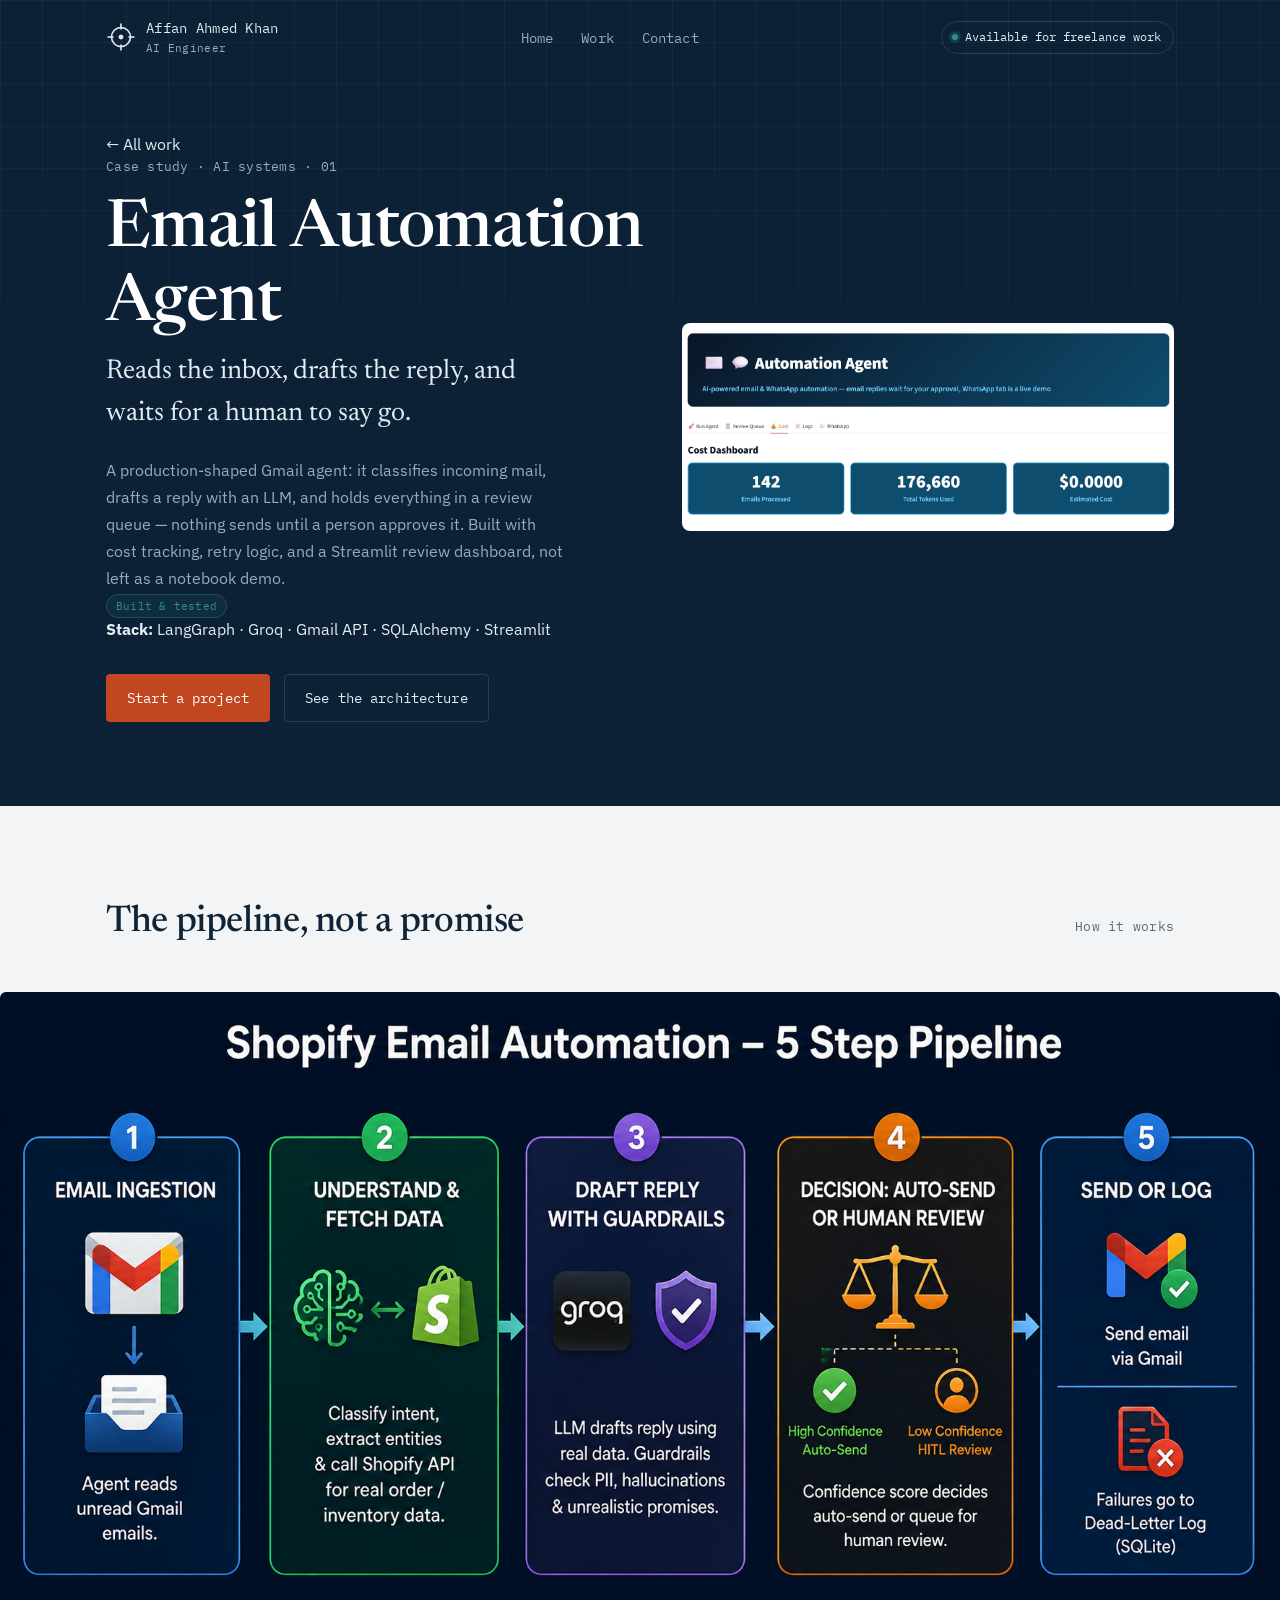
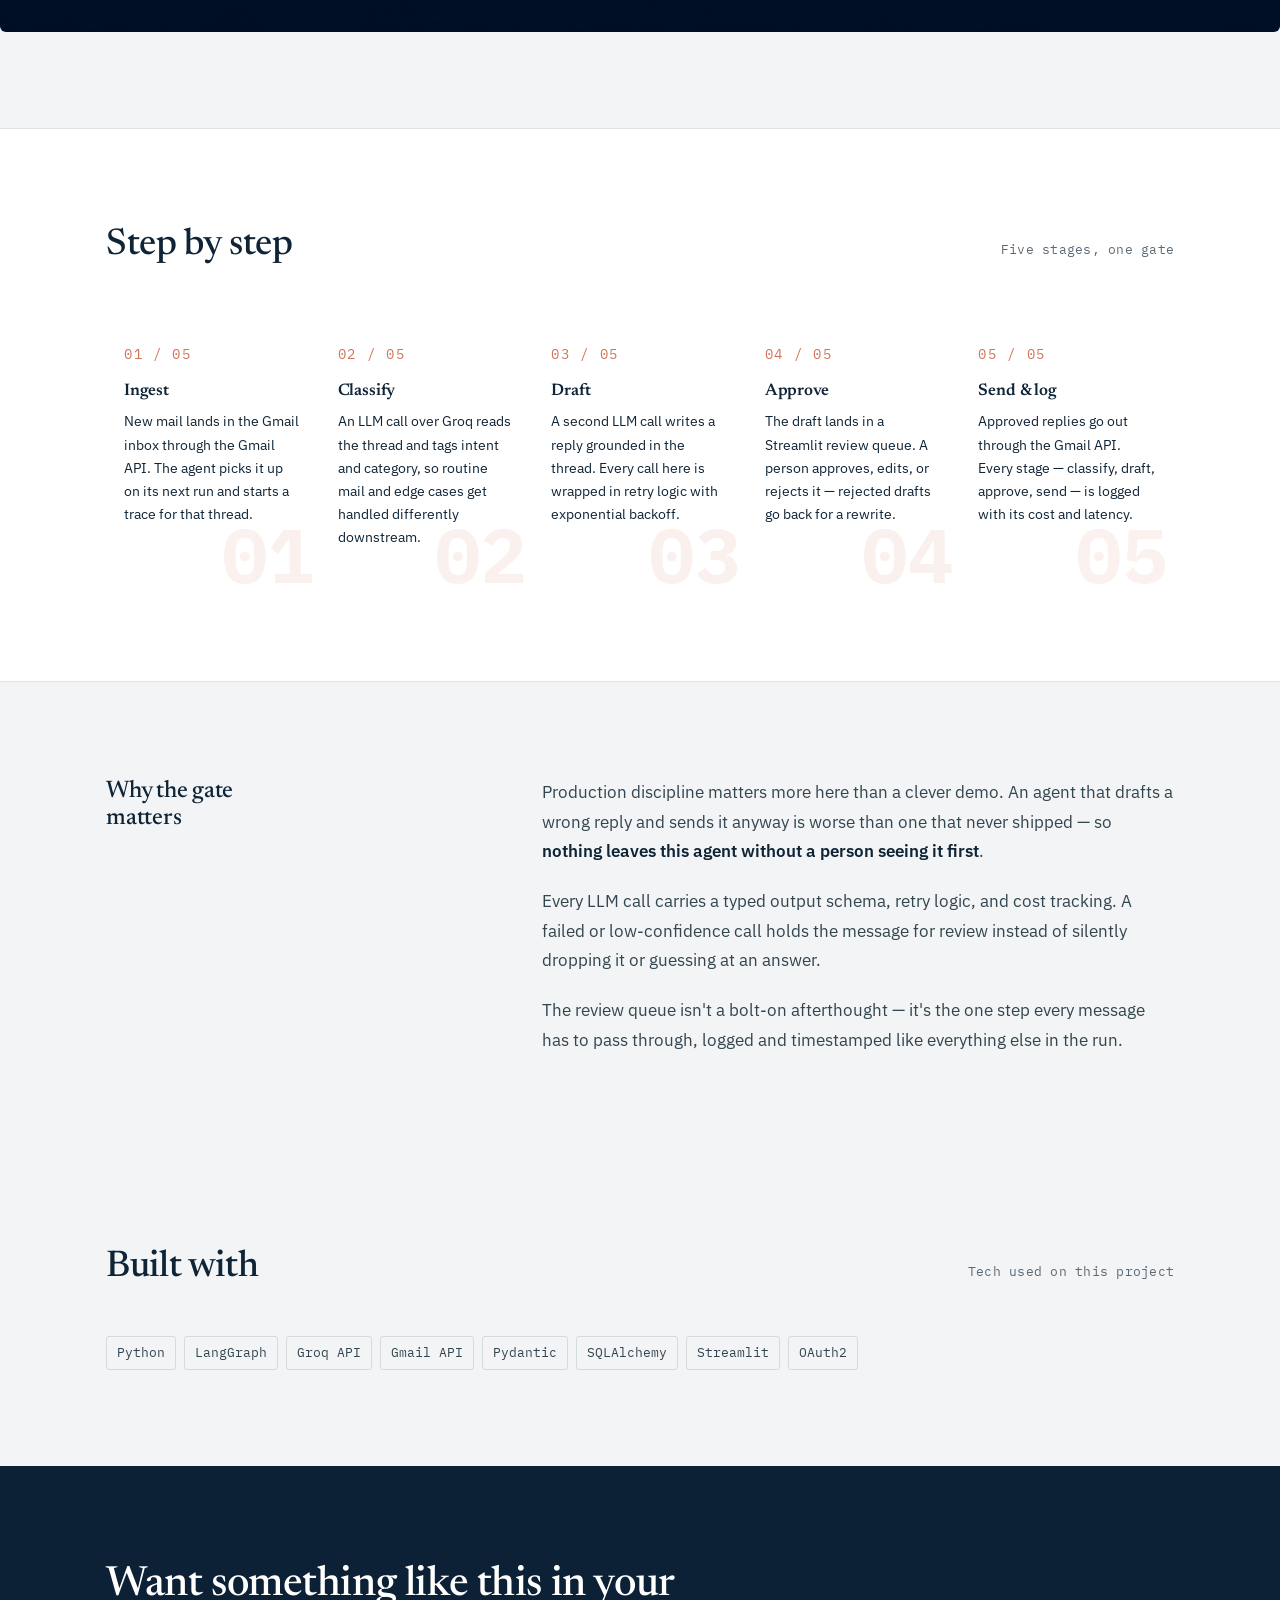
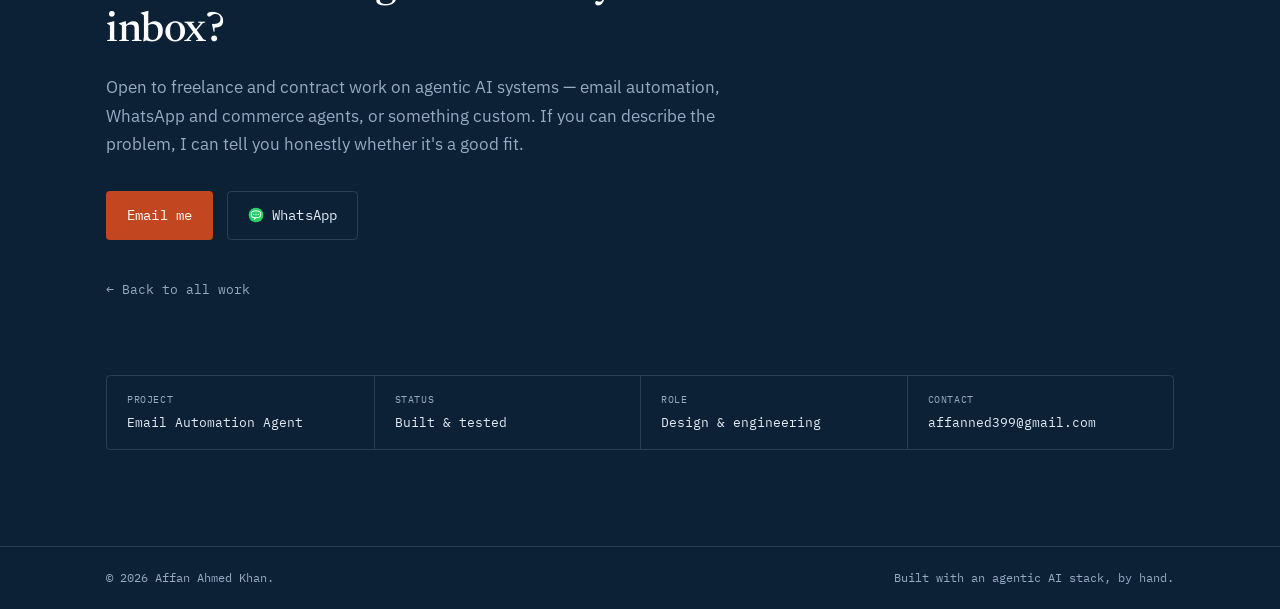
==== case-study-email-agent.html @ 69a57123 "Add files via upload" ====
<!DOCTYPE html>
<html lang="en">
<head>
<meta charset="UTF-8">
<meta name="viewport" content="width=device-width, initial-scale=1">
<title>Email Automation Agent — Case Study — Affan Ahmed Khan</title>
<meta name="description" content="How the Email Automation Agent works: a Gmail agent that classifies mail, drafts replies with an LLM, and holds everything for human approval before it sends.">

<link rel="preconnect" href="https://fonts.googleapis.com">
<link rel="preconnect" href="https://fonts.gstatic.com" crossorigin>
<link href="https://fonts.googleapis.com/css2?family=Newsreader:ital,wght@0,400;0,500;0,600;1,400;1,500&family=IBM+Plex+Sans:wght@400;500;600&family=IBM+Plex+Mono:wght@400;500&display=swap" rel="stylesheet">

<link rel="stylesheet" href="style.css">

<link rel="icon" href="data:image/svg+xml,<svg xmlns='http://www.w3.org/2000/svg' viewBox='0 0 32 32'><rect width='32' height='32' fill='%230C2036'/><circle cx='16' cy='16' r='9' fill='none' stroke='%23C2461F' stroke-width='2'/><line x1='16' y1='3' x2='16' y2='9' stroke='%23E4ECF3' stroke-width='2'/><line x1='16' y1='23' x2='16' y2='29' stroke='%23E4ECF3' stroke-width='2'/></svg>">
</head>
<body>

<a class="skip-link" href="#main">Skip to content</a>

<header class="site-header" id="siteHeader">
  <div class="wrap">
    <a class="brand" href="index.html">
      <svg class="brand__mark" viewBox="0 0 30 30" fill="none" xmlns="http://www.w3.org/2000/svg" aria-hidden="true">
        <circle cx="15" cy="15" r="9.5" stroke-width="1.6"/>
        <line x1="15" y1="1.5" x2="15" y2="7.5" stroke-width="1.6"/>
        <line x1="15" y1="22.5" x2="15" y2="28.5" stroke-width="1.6"/>
        <line x1="1.5" y1="15" x2="7.5" y2="15" stroke-width="1.6"/>
        <line x1="22.5" y1="15" x2="28.5" y2="15" stroke-width="1.6"/>
        <circle cx="15" cy="15" r="2" fill="currentColor" stroke="none"/>
      </svg>
      <span>
        Affan Ahmed Khan
        <small>AI Engineer</small>
      </span>
    </a>

    <nav class="site-nav" aria-label="Primary">
      <ul class="site-nav__list">
        <li><a href="index.html">Home</a></li>
        <li><a href="index.html#work">Work</a></li>
        <li><a href="index.html#contact">Contact</a></li>
      </ul>
    </nav>

    <span class="status-pill"><span class="status-pill__dot" aria-hidden="true"></span>Available for freelance work</span>

    <button class="nav-toggle" id="navToggle" aria-label="Toggle menu" aria-expanded="false" aria-controls="siteHeader">
      <span></span><span></span><span></span>
    </button>
  </div>
</header>

<main id="main">

  <!-- ===================== CASE HERO ===================== -->
  <section class="hero case-hero" id="top">
        <div class="wrap case-hero__grid">
          <div class="case-hero__text">
      <a class="case-back" href="index.html#work">&larr; All work</a>
      <p class="eyebrow hero__eyebrow">Case study &middot; AI systems &middot; 01</p>
      <h1 class="hero__name">Email Automation Agent</h1>
      <p class="hero__role">Reads the inbox, drafts the reply, and waits for a human to say go.</p>
      <p class="hero__lede">A production-shaped Gmail agent: it classifies incoming mail, drafts a reply with an LLM, and holds everything in a review queue — nothing sends until a person approves it. Built with cost tracking, retry logic, and a Streamlit review dashboard, not left as a notebook demo.</p>

      <div class="case-meta">
        <span class="project__status project__status--live">Built &amp; tested</span>
        <p class="case-meta__stack"><strong>Stack:</strong> LangGraph &middot; Groq &middot; Gmail API &middot; SQLAlchemy &middot; Streamlit</p>
      </div>

      <div class="hero__actions">
        <a class="btn btn--solid" href="mailto:affanned399@gmail.com">Start a project</a>
        <a class="btn btn--ghost" href="#proof">See the architecture</a>
      </div>
          </div>
      <div class="case-hero__img">
        <img src="best_automation_prj_Pic.png" alt="Email Automation Agent screenshot" class="case-hero__photo">
      </div>
    </div>
  </section>

  <!-- ===================== PROOF / ARCHITECTURE ===================== -->
  <section class="proof" id="proof">
    <div class="wrap">
      <div class="section-head">
        <h2>The pipeline, not a promise</h2>
        <p class="eyebrow">How it works</p>
      </div>

      
      </div>
            <div class="diagram-scroll">
        <img src="piplin_prj.png" alt="Email agent pipeline" class="pipeline-img">
      </div>
    </div>
  </section>

  <!-- ===================== STEP BY STEP ===================== -->
  <section class="services">
    <div class="wrap">
      <div class="section-head">
        <h2>Step by step</h2>
        <p class="eyebrow">Five stages, one gate</p>
      </div>
      <div class="pipeline-steps">
        <article class="pstep">
          <p class="pstep__no">01 / 05</p>
          <h3>Ingest</h3>
          <p>New mail lands in the Gmail inbox through the Gmail API. The agent picks it up on its next run and starts a trace for that thread.</p>
        </article>
        <article class="pstep">
          <p class="pstep__no">02 / 05</p>
          <h3>Classify</h3>
          <p>An LLM call over Groq reads the thread and tags intent and category, so routine mail and edge cases get handled differently downstream.</p>
        </article>
        <article class="pstep">
          <p class="pstep__no">03 / 05</p>
          <h3>Draft</h3>
          <p>A second LLM call writes a reply grounded in the thread. Every call here is wrapped in retry logic with exponential backoff.</p>
        </article>
        <article class="pstep">
          <p class="pstep__no">04 / 05</p>
          <h3>Approve</h3>
          <p>The draft lands in a Streamlit review queue. A person approves, edits, or rejects it — rejected drafts go back for a rewrite.</p>
        </article>
        <article class="pstep">
          <p class="pstep__no">05 / 05</p>
          <h3>Send &amp; log</h3>
          <p>Approved replies go out through the Gmail API. Every stage — classify, draft, approve, send — is logged with its cost and latency.</p>
        </article>
      </div>
    </div>
  </section>

  <!-- ===================== GUARDRAILS ===================== -->
  <section class="about">
    <div class="wrap">
      <h2>Why the gate matters</h2>
      <div class="about__body">
        <p>Production discipline matters more here than a clever demo. An agent that drafts a wrong reply and sends it anyway is worse than one that never shipped — so <strong>nothing leaves this agent without a person seeing it first</strong>.</p>
        <p>Every LLM call carries a typed output schema, retry logic, and cost tracking. A failed or low-confidence call holds the message for review instead of silently dropping it or guessing at an answer.</p>
        <p>The review queue isn't a bolt-on afterthought — it's the one step every message has to pass through, logged and timestamped like everything else in the run.</p>
      </div>
    </div>
  </section>

  <!-- ===================== STACK ===================== -->
  <section class="case-stack">
    <div class="wrap">
      <div class="section-head">
        <h2>Built with</h2>
        <p class="eyebrow">Tech used on this project</p>
      </div>
      <div class="tag-list">
        <span>Python</span><span>LangGraph</span><span>Groq API</span><span>Gmail API</span>
        <span>Pydantic</span><span>SQLAlchemy</span><span>Streamlit</span><span>OAuth2</span>
      </div>
    </div>
  </section>

  <!-- ===================== CLOSING CTA ===================== -->
  <section class="contact">
    <div class="wrap">
      <div class="contact__intro">
        <h2>Want something like this in your inbox?</h2>
        <p>Open to freelance and contract work on agentic AI systems — email automation, WhatsApp and commerce agents, or something custom. If you can describe the problem, I can tell you honestly whether it's a good fit.</p>
        <div class="contact__actions">
          <a class="btn btn--solid" href="mailto:affanned399@gmail.com">Email me</a>
          
          <a class="btn btn--ghost" href="https://wa.me/923242639275" target="_blank" rel="noopener">
            <svg class="btn__icon" viewBox="0 0 24 24" xmlns="http://www.w3.org/2000/svg" aria-hidden="true">
            <circle cx="12" cy="12" r="11" fill="#25D366"/>
            <rect x="5" y="6" width="14" height="10" rx="4" stroke="#fff" stroke-width="1.5" fill="none"/>
            <polygon points="9,16 9,19.5 12.5,16" fill="#fff"/>
            <circle cx="8.5" cy="11" r="1" fill="#fff"/>
            <circle cx="12" cy="11" r="1" fill="#fff"/>
            <circle cx="15.5" cy="11" r="1" fill="#fff"/>
            </svg>
          WhatsApp
          </a>




        </div>
        <div class="contact__links">
          <a href="index.html#work">&larr; Back to all work</a>
        </div>
      </div>

      <dl class="title-block">
        <div class="title-block__cell">
          <dt>Project</dt>
          <dd>Email Automation Agent</dd>
        </div>
        <div class="title-block__cell">
          <dt>Status</dt>
          <dd>Built &amp; tested</dd>
        </div>
        <div class="title-block__cell">
          <dt>Role</dt>
          <dd>Design &amp; engineering</dd>
        </div>
        <div class="title-block__cell">
          <dt>Contact</dt>
          <dd>affanned399@gmail.com</dd>
        </div>
      </dl>
    </div>
  </section>

</main>

<footer class="site-footer">
  <div class="wrap">
    <p>&copy; <span id="year">2026</span> Affan Ahmed Khan.</p>
    <p>Built with an agentic AI stack, by hand.</p>
  </div>
</footer>

<script src="script.js"></script>
</body>
</html>
---- style.css ----
/* =========================================================
   Affan Ahmed Khan — Portfolio
   Design language: technical drawing / FEA stress-contour,
   paired with an editorial serif for the research/publication side.
   ========================================================= */

/* ---------- Design tokens ---------- */
:root {
  /* Paper (light) surfaces */
  --paper: #F2F4F5;
  --paper-raised: #FFFFFF;
  --paper-line: rgba(15, 36, 54, 0.12);
  --paper-line-soft: rgba(15, 36, 54, 0.07);
  --ink: #0F2436;
  --ink-soft: #33454F;
  --muted: #5B6975;

  /* Blueprint (dark) surfaces */
  --blue-900: #0C2036;
  --blue-800: #11304F;
  --blue-700: #1C4A78;
  --blue-line: rgba(163, 199, 232, 0.18);
  --blue-ink: #E4ECF3;
  --blue-muted: #94ACC2;

  /* Accents, pulled from the hero stress map */
  --hot: #C2461F;
  --hot-soft: rgba(194, 70, 31, 0.10);
  --hot-strong: #A33A18;
  --mid: #2F8F86;
  --mid-soft: rgba(47, 143, 134, 0.12);

  /* Type */
  --font-display: 'Newsreader', 'Iowan Old Style', serif;
  --font-body: 'IBM Plex Sans', -apple-system, BlinkMacSystemFont, sans-serif;
  --font-mono: 'IBM Plex Mono', 'SFMono-Regular', Consolas, monospace;

  /* Layout */
  --maxw: 1180px;
  --gutter: clamp(20px, 5vw, 56px);
  --radius: 4px;
  --ease: cubic-bezier(0.22, 1, 0.36, 1);
}

/* ---------- Reset ---------- */
*, *::before, *::after { box-sizing: border-box; }
html { scroll-behavior: smooth; }
@media (prefers-reduced-motion: reduce) {
  html { scroll-behavior: auto; }
  *, *::before, *::after {
    animation-duration: 0.001ms !important;
    animation-iteration-count: 1 !important;
    transition-duration: 0.001ms !important;
    scroll-behavior: auto !important;
  }
}

body, h1, h2, h3, h4, p, figure, blockquote, dl, dd { margin: 0; }
ul { margin: 0; padding: 0; list-style: none; }
img, svg { display: block; max-width: 100%; }
a { color: inherit; text-decoration: none; }
button { font: inherit; color: inherit; background: none; border: 0; cursor: pointer; }

body {
  background: var(--paper);
  color: var(--ink);
  font-family: var(--font-body);
  font-size: 16px;
  line-height: 1.55;
  -webkit-font-smoothing: antialiased;
  text-rendering: optimizeLegibility;
}

.wrap {
  max-width: var(--maxw);
  margin-inline: auto;
  padding-inline: var(--gutter);
}

:focus-visible {
  outline: 2px solid var(--hot);
  outline-offset: 3px;
}

.skip-link {
  position: absolute;
  left: -9999px;
  top: 0;
  background: var(--hot);
  color: #fff;
  padding: 10px 16px;
  z-index: 200;
  font-family: var(--font-mono);
  font-size: 13px;
}
.skip-link:focus {
  left: 16px;
  top: 16px;
}

h1, h2, h3 {
  font-family: var(--font-display);
  font-weight: 500;
  letter-spacing: -0.01em;
  line-height: 1.12;
}

.eyebrow {
  font-family: var(--font-mono);
  font-size: 12.5px;
  letter-spacing: 0.02em;
  color: var(--muted);
}

/* ---------- Header ---------- */
.site-header {
  position: fixed;
  inset: 0 0 auto 0;
  z-index: 100;
  padding-block: 18px;
  transition: background-color 0.35s var(--ease), border-color 0.35s var(--ease), padding-block 0.35s var(--ease);
  border-bottom: 1px solid transparent;
}
.site-header .wrap {
  display: flex;
  align-items: center;
  justify-content: space-between;
  gap: 24px;
}

.brand {
  display: flex;
  align-items: center;
  gap: 10px;
  font-family: var(--font-mono);
  font-size: 14px;
  letter-spacing: 0.02em;
  color: var(--blue-ink);
}
.brand__mark {
  width: 30px;
  height: 30px;
  flex: none;
}
.brand__mark circle,
.brand__mark line { stroke: currentColor; }
.brand small {
  display: block;
  color: var(--blue-muted);
  font-size: 11px;
}

.site-nav__list {
  display: flex;
  align-items: center;
  gap: 28px;
}
.site-nav__list a {
  font-family: var(--font-mono);
  font-size: 13.5px;
  letter-spacing: 0.01em;
  color: var(--blue-muted);
  padding-block: 4px;
  border-bottom: 1px solid transparent;
  transition: color 0.2s var(--ease), border-color 0.2s var(--ease);
}
.site-nav__list a:hover,
.site-nav__list a.is-active {
  color: var(--blue-ink);
  border-color: var(--hot);
}

.status-pill {
  display: inline-flex;
  align-items: center;
  gap: 7px;
  font-family: var(--font-mono);
  font-size: 12px;
  color: var(--blue-ink);
  border: 1px solid var(--blue-line);
  border-radius: 999px;
  padding: 6px 12px 6px 10px;
  white-space: nowrap;
}
.status-pill__dot {
  width: 6px;
  height: 6px;
  border-radius: 50%;
  background: var(--mid);
  box-shadow: 0 0 0 3px rgba(47, 143, 134, 0.25);
}

.nav-toggle {
  display: none;
  flex-direction: column;
  gap: 5px;
  padding: 8px;
  margin: -8px;
}
.nav-toggle span {
  width: 20px;
  height: 1.5px;
  background: var(--blue-ink);
  transition: transform 0.25s var(--ease), opacity 0.25s var(--ease);
}

/* Scrolled state — header leaves the dark hero and needs a light, readable bar */
.site-header.is-scrolled {
  background: rgba(242, 244, 245, 0.92);
  backdrop-filter: blur(10px);
  border-bottom-color: var(--paper-line);
  padding-block: 12px;
}
.site-header.is-scrolled .brand,
.site-header.is-scrolled .site-nav__list a { color: var(--ink-soft); }
.site-header.is-scrolled .brand small { color: var(--muted); }
.site-header.is-scrolled .site-nav__list a:hover,
.site-header.is-scrolled .site-nav__list a.is-active { color: var(--ink); }
.site-header.is-scrolled .status-pill {
  color: var(--ink);
  border-color: var(--paper-line);
}
.site-header.is-scrolled .nav-toggle span { background: var(--ink); }

/* ---------- Hero ---------- */
.hero {
  position: relative;
  background: var(--blue-900);
  color: var(--blue-ink);
  overflow: hidden;
  padding-block: 132px 84px;
}
.hero::before {
  content: "";
  position: absolute;
  inset: 0;
  background-image:
    linear-gradient(var(--blue-line) 1px, transparent 1px),
    linear-gradient(90deg, var(--blue-line) 1px, transparent 1px);
  background-size: 42px 42px;
  opacity: 0.5;
  mask-image: linear-gradient(180deg, rgba(0,0,0,0.7), rgba(0,0,0,0.05) 70%);
}
.hero .wrap {
  position: relative;
  display: grid;
  grid-template-columns: 1.05fr 0.95fr;
  gap: 32px;
  align-items: center;
}

.hero__copy {
  opacity: 0;
  transform: translateY(14px);
  transition: opacity 0.7s var(--ease), transform 0.7s var(--ease);
}
.hero__eyebrow {
  color: var(--blue-muted);
  margin-bottom: 18px;
}
.hero__name {
  font-size: clamp(2.6rem, 5.4vw, 4.1rem);
  color: #fff;
}
.hero__role {
  font-family: var(--font-display);
  font-style: normal;
  font-weight: 400;
  font-size: clamp(1.3rem, 2.6vw, 1.7rem);
  color: var(--blue-ink);
  margin-top: 10px;
  max-width: 30ch;
}
.hero__lede {
  font-size: 1.02rem;
  color: var(--blue-muted);
  max-width: 46ch;
  margin-top: 22px;
  line-height: 1.65;
}
.hero__actions {
  display: flex;
  flex-wrap: wrap;
  gap: 14px;
  margin-top: 32px;
}

.btn {
  display: inline-flex;
  align-items: center;
  gap: 8px;
  font-family: var(--font-mono);
  font-size: 13.5px;
  letter-spacing: 0.01em;
  padding: 13px 20px;
  border-radius: var(--radius);
  border: 1px solid transparent;
  transition: transform 0.2s var(--ease), background-color 0.2s var(--ease), border-color 0.2s var(--ease), color 0.2s var(--ease);
}
.btn--solid {
  background: var(--hot);
  color: #fff;
}
.btn--solid:hover { background: var(--hot-strong); }
.btn--ghost {
  border-color: var(--blue-line);
  color: var(--blue-ink);
}
.btn--ghost:hover { border-color: var(--blue-muted); }
.btn--ghost-light {
  border-color: var(--paper-line);
  color: var(--ink);
}
.btn--ghost-light:hover { border-color: var(--muted); }

.hero__visual {
  position: relative;
  aspect-ratio: 1 / 1;
  opacity: 0;
  transform: scale(0.96);
  transition: opacity 0.9s var(--ease) 0.15s, transform 0.9s var(--ease) 0.15s;
}
.hero-mesh {
  width: 100%;
  height: 100%;
  border-radius: var(--radius);
  object-fit: cover;
}
.hero-mesh__fills polygon { opacity: 0.88; }
.hero__visual::after {
  content: "";
  position: absolute;
  inset: 0;
  background: linear-gradient(115deg, var(--blue-900) 0%, transparent 30%);
  pointer-events: none;
}
.hero__caption {
  position: absolute;
  left: 0;
  bottom: -30px;
  font-family: var(--font-mono);
  font-size: 11.5px;
  color: var(--blue-muted);
  letter-spacing: 0.02em;
}

/* Entrance trigger */
.is-ready .hero__copy { opacity: 1; transform: none; }
.is-ready .hero__visual { opacity: 1; transform: none; }

/* ---------- Spec strip ---------- */
.spec-strip {
  background: var(--blue-800);
  border-top: 1px solid var(--blue-line);
  border-bottom: 1px solid var(--blue-line);
}
.spec-strip .wrap {
  display: grid;
  grid-template-columns: repeat(3, 1fr);
}
.spec-strip__item {
  padding: 22px var(--gutter);
  border-left: 1px solid var(--blue-line);
}
.spec-strip__item:first-child { border-left: 0; }
.spec-strip__value {
  font-family: var(--font-mono);
  font-size: 13.5px;
  color: var(--blue-ink);
}
.spec-strip__label {
  font-family: var(--font-mono);
  font-size: 11.5px;
  color: var(--blue-muted);
  margin-top: 4px;
}

/* ---------- Section scaffolding ---------- */
section { padding-block: 96px; }
.section-head {
  display: flex;
  align-items: baseline;
  justify-content: space-between;
  gap: 24px;
  margin-bottom: 48px;
  flex-wrap: wrap;
}
.section-head h2 {
  font-size: clamp(1.7rem, 3.2vw, 2.3rem);
}
.section-head .eyebrow { white-space: nowrap; }

/* ---------- About ---------- */
.about { background: var(--paper); }
.about .wrap {
  display: grid;
  grid-template-columns: 0.75fr 1.25fr;
  gap: 56px;
}
.about h2 { max-width: 12ch; }
.about__body p {
  font-size: 1.06rem;
  color: var(--ink-soft);
  max-width: 64ch;
  line-height: 1.75;
}
.about__body p + p { margin-top: 20px; }
.about__body strong { color: var(--ink); font-weight: 600; }

/* ---------- Services (numbered sheets) ---------- */
.services { background: var(--paper-raised); border-top: 1px solid var(--paper-line); border-bottom: 1px solid var(--paper-line); }
.sheets {
  display: grid;
  grid-template-columns: repeat(3, 1fr);
  border-top: 1px solid var(--paper-line);
}
.sheet {
  padding: 28px 28px 8px 0;
  border-left: 1px solid var(--paper-line);
}
.sheet:first-child { border-left: 0; padding-left: 0; }
.sheet + .sheet { padding-left: 28px; }
.sheet__no {
  font-family: var(--font-mono);
  font-size: 12px;
  color: var(--hot);
}
.sheet h3 {
  font-size: 1.3rem;
  margin-top: 14px;
}
.sheet p {
  color: var(--muted);
  margin-top: 12px;
  font-size: 0.98rem;
  line-height: 1.65;
}

/* ---------- Work ---------- */
.work { background: var(--paper); }
.work-group + .work-group { margin-top: 56px; }
.work-group__label {
  font-family: var(--font-mono);
  font-size: 12px;
  color: var(--muted);
  text-transform: uppercase;
  letter-spacing: 0.06em;
  padding-bottom: 12px;
  border-bottom: 1px solid var(--paper-line);
  margin-bottom: 4px;
}
.project {
  display: grid;
  grid-template-columns: 44px 1.3fr 1fr;
  gap: 24px;
  align-items: start;
  padding: 26px 0;
  border-bottom: 1px solid var(--paper-line);
  border-left: 2px solid transparent;
  transition: border-color 0.25s var(--ease), padding-left 0.25s var(--ease);
}
.project:hover {
  border-left-color: var(--hot);
  padding-left: 12px;
}
.project__index {
  font-family: var(--font-mono);
  font-size: 13px;
  color: var(--muted);
  padding-top: 4px;
}
.project__name {
  font-family: var(--font-display);
  font-size: 1.28rem;
  color: var(--ink);
}
.project__desc {
  color: var(--muted);
  margin-top: 8px;
  font-size: 0.97rem;
  line-height: 1.6;
  max-width: 52ch;
}
.project__meta {
  display: flex;
  flex-direction: column;
  align-items: flex-start;
  gap: 10px;
}
.project__status {
  font-family: var(--font-mono);
  font-size: 11px;
  letter-spacing: 0.02em;
  padding: 4px 9px;
  border-radius: 999px;
  border: 1px solid var(--paper-line);
  color: var(--muted);
}
.project__status--live { color: var(--mid); border-color: rgba(47,143,134,0.35); background: var(--mid-soft); }
.project__tags {
  display: flex;
  flex-wrap: wrap;
  gap: 6px;
}
.project__tags span {
  font-family: var(--font-mono);
  font-size: 10.5px;
  color: var(--ink-soft);
  border: 1px solid var(--paper-line);
  border-radius: 3px;
  padding: 3px 7px;
}

/* ---------- Skills ---------- */
.skills { background: var(--paper-raised); border-top: 1px solid var(--paper-line); border-bottom: 1px solid var(--paper-line); }
.skill-groups {
  display: grid;
  grid-template-columns: repeat(3, 1fr);
  gap: 40px;
}
.skill-group__label {
  font-family: var(--font-mono);
  font-size: 12px;
  color: var(--hot);
  margin-bottom: 16px;
}
.tag-list {
  display: flex;
  flex-wrap: wrap;
  gap: 8px;
}
.tag-list span {
  font-family: var(--font-mono);
  font-size: 12.5px;
  color: var(--ink-soft);
  border: 1px solid var(--paper-line);
  border-radius: 3px;
  padding: 6px 10px;
}

/* ---------- Contact ---------- */
.contact {
  background: var(--blue-900);
  color: var(--blue-ink);
}
.contact__intro {
  max-width: 640px;
}
.contact__intro h2 { color: #fff; font-size: clamp(1.9rem, 3.6vw, 2.6rem); }
.contact__intro p {
  color: var(--blue-muted);
  font-size: 1.05rem;
  margin-top: 18px;
  line-height: 1.7;
}
.contact__actions {
  display: flex;
  flex-wrap: wrap;
  gap: 14px;
  margin-top: 32px;
}

.contact__links {
  margin-top: 40px;
  display: flex;
  flex-wrap: wrap;
  gap: 10px 28px;
}
.contact__links a {
  font-family: var(--font-mono);
  font-size: 13px;
  color: var(--blue-muted);
  border-bottom: 1px solid transparent;
  padding-bottom: 2px;
  transition: color 0.2s var(--ease), border-color 0.2s var(--ease);
}
.contact__links a:hover { color: var(--blue-ink); border-color: var(--hot); }

/* Title block */
.title-block {
  margin-top: 72px;
  border: 1px solid var(--blue-line);
  border-radius: var(--radius);
  display: grid;
  grid-template-columns: repeat(4, 1fr);
}
.title-block__cell {
  padding: 16px 20px;
  border-left: 1px solid var(--blue-line);
}
.title-block__cell:first-child { border-left: 0; }
.title-block__cell dt {
  font-family: var(--font-mono);
  font-size: 10px;
  letter-spacing: 0.06em;
  color: var(--blue-muted);
  text-transform: uppercase;
}
.title-block__cell dd {
  font-family: var(--font-mono);
  font-size: 13px;
  color: var(--blue-ink);
  margin-top: 6px;
}

/* ---------- Footer ---------- */
.site-footer {
  background: var(--blue-900);
  border-top: 1px solid var(--blue-line);
  padding-block: 22px;
}
.site-footer .wrap {
  display: flex;
  justify-content: space-between;
  gap: 16px;
  flex-wrap: wrap;
}
.site-footer p {
  font-family: var(--font-mono);
  font-size: 11.5px;
  color: var(--blue-muted);
}

/* ---------- Responsive ---------- */
@media (max-width: 980px) {
  .about .wrap { grid-template-columns: 1fr; gap: 28px; }
  .sheets { grid-template-columns: 1fr; }
  .sheet { border-left: 0; border-top: 1px solid var(--paper-line); padding: 26px 0 8px; }
  .sheet:first-child { border-top: 0; }
  .sheet + .sheet { padding-left: 0; }
  .skill-groups { grid-template-columns: 1fr; gap: 32px; }
  .title-block { grid-template-columns: repeat(2, 1fr); }
  .title-block__cell:nth-child(3) { border-left: 0; }
  .title-block__cell:nth-child(3), .title-block__cell:nth-child(4) { border-top: 1px solid var(--blue-line); }
}

/* Header switches to the hamburger nav well before the content
   breakpoints below -- the full nav row runs out of room against
   the brand lockup around 900px, earlier than the layout below
   needs to reflow. */
@media (max-width: 900px) {
  .site-nav__list {
    position: absolute;
    top: 100%;
    left: 0;
    right: 0;
    flex-direction: column;
    align-items: flex-start;
    gap: 2px;
    background: var(--paper);
    border-bottom: 1px solid var(--paper-line);
    padding: 10px var(--gutter) 18px;
    transform: translateY(-8px);
    opacity: 0;
    pointer-events: none;
    transition: opacity 0.2s var(--ease), transform 0.2s var(--ease);
  }
  .site-nav__list a { color: var(--ink-soft); padding-block: 10px; width: 100%; }
  .site-header.nav-open .site-nav__list {
    opacity: 1;
    transform: none;
    pointer-events: auto;
  }
  .status-pill { display: none; }
  .nav-toggle { display: flex; }
  .site-header.nav-open .nav-toggle span:nth-child(1) { transform: translateY(6.5px) rotate(45deg); }
  .site-header.nav-open .nav-toggle span:nth-child(2) { opacity: 0; }
  .site-header.nav-open .nav-toggle span:nth-child(3) { transform: translateY(-6.5px) rotate(-45deg); }
  .site-header.nav-open .nav-toggle span { background: var(--ink); }
  .site-header.nav-open { background: var(--paper); }
  .site-header.nav-open .brand { color: var(--ink); }
  .site-header.nav-open .brand small { color: var(--muted); }
}

@media (max-width: 760px) {
  section { padding-block: 64px; }
  .hero { padding-block: 116px 56px; }
  .hero .wrap { grid-template-columns: 1fr; }
  .hero__visual { order: -1; max-width: 260px; margin-inline: auto; }
  .hero__caption { display: none; }
  .spec-strip .wrap { grid-template-columns: 1fr; }
  .spec-strip__item { border-left: 0; border-top: 1px solid var(--blue-line); }
  .spec-strip__item:first-child { border-top: 0; }

  .project { grid-template-columns: 1fr; gap: 10px; }
  .project__meta { flex-direction: row; flex-wrap: wrap; }

  .title-block { grid-template-columns: 1fr; }
  .title-block__cell { border-left: 0 !important; border-top: 1px solid var(--blue-line); }
  .title-block__cell:first-child { border-top: 0; }

  .site-footer .wrap { flex-direction: column; gap: 6px; }
}



.btn__icon {
  width: 16px;
  height: 16px;
  flex: none;
}


.project__case-link {
  display: inline-flex;
  align-items: center;
  gap: 6px;
  font-family: var(--font-mono);
  font-size: 12.5px;
  color: var(--hot);
  margin-top: 16px;
  padding: 7px 14px;
  border: 1px solid rgba(194, 70, 31, 0.35);
  border-radius: 999px;
  background: var(--hot-soft);
  transition: background-color 0.2s var(--ease), color 0.2s var(--ease), border-color 0.2s var(--ease);
}
.project__case-link:hover {
  background: var(--hot);
  color: #fff;
  border-color: var(--hot);
}



.case-hero__grid { display: grid; grid-template-columns: 1fr 1fr; gap: 48px; align-items: start; }
.case-hero__photo { width: 100%; border-radius: 8px; border: 1px solid var(--rule); display: block; }
.pipeline-img { max-width: 100%; border-radius: 6px; border: 1px solid var(--rule); display: block; }
@media (max-width: 768px) { .case-hero__grid { grid-template-columns: 1fr; } }


/* ── Step-by-step cards redesign ── */
.pipeline-steps {
  display: grid;
  grid-template-columns: repeat(5, 1fr);
  gap: 0;
  border: 1px solid var(--rule);
  border-radius: 4px;
  overflow: hidden;
  counter-reset: pstep;
}

.pstep {
  padding: 28px 18px 36px;
  border-right: 1px solid var(--rule);
  position: relative;
  overflow: hidden;
  transition: background 0.22s ease;
  counter-increment: pstep;
}

.pstep:last-child { border-right: none; }

.pstep::before {
  content: '';
  position: absolute;
  top: 0; left: 0; right: 0;
  height: 2px;
  background: var(--hot);
  transform: scaleX(0);
  transform-origin: left;
  transition: transform 0.25s ease;
}

.pstep::after {
  content: "0" counter(pstep);
  position: absolute;
  bottom: -8px; right: 6px;
  font-family: var(--font-mono);
  font-size: 76px;
  font-weight: 700;
  color: var(--hot);
  opacity: 0.07;
  line-height: 1;
  pointer-events: none;
  user-select: none;
}

.pstep:hover { background: rgba(194, 70, 31, 0.04); }
.pstep:hover::before { transform: scaleX(1); }

.pstep__no {
  font-family: var(--font-mono);
  font-size: 10.5px;
  letter-spacing: 0.12em;
  color: var(--hot);
  display: block;
  margin-bottom: 16px;
  opacity: 0.75;
}

.pstep h3 {
  font-size: 1.05rem;
  font-weight: 600;
  margin-bottom: 10px;
}

.pstep p {
  font-size: 0.875rem;
  line-height: 1.65;
}

@media (max-width: 900px) {
  .pipeline-steps { grid-template-columns: 1fr 1fr; }
  .pstep:nth-child(2n) { border-right: none; }
  .pstep { border-bottom: 1px solid var(--rule); }
}

@media (max-width: 500px) {
  .pipeline-steps { grid-template-columns: 1fr; }
  .pstep { border-right: none; }
}


/* Agent in action */
.inaction-grid { display: grid; grid-template-columns: 1fr 1fr; gap: 48px; align-items: start; margin-top: 40px; }
.inaction-photo { width: 100%; border-radius: 8px; border: 1px solid var(--rule); display: block; }
.inaction-flow { display: flex; flex-direction: column; gap: 18px; }
.flow-step { padding: 14px 18px; border-left: 2px solid var(--rule); }
.flow-step--approved { border-left-color: var(--hot); }
.flow-step__label { display: block; font-family: var(--font-mono); font-size: 10.5px; letter-spacing: 0.1em; color: var(--hot); margin-bottom: 8px; text-transform: uppercase; }
.flow-step__msg { margin: 0; font-style: italic; font-size: 0.9rem; line-height: 1.6; opacity: 0.9; }
.flow-step__note { margin: 0; font-size: 0.875rem; line-height: 1.6; opacity: 0.75; }
.flow-step__note code { font-family: var(--font-mono); font-size: 0.8em; color: var(--hot); background: var(--hot-soft); padding: 1px 5px; border-radius: 2px; }
.cycle-diagram { max-width: 100%; }
@media (max-width: 768px) { .inaction-grid { grid-template-columns: 1fr; } }
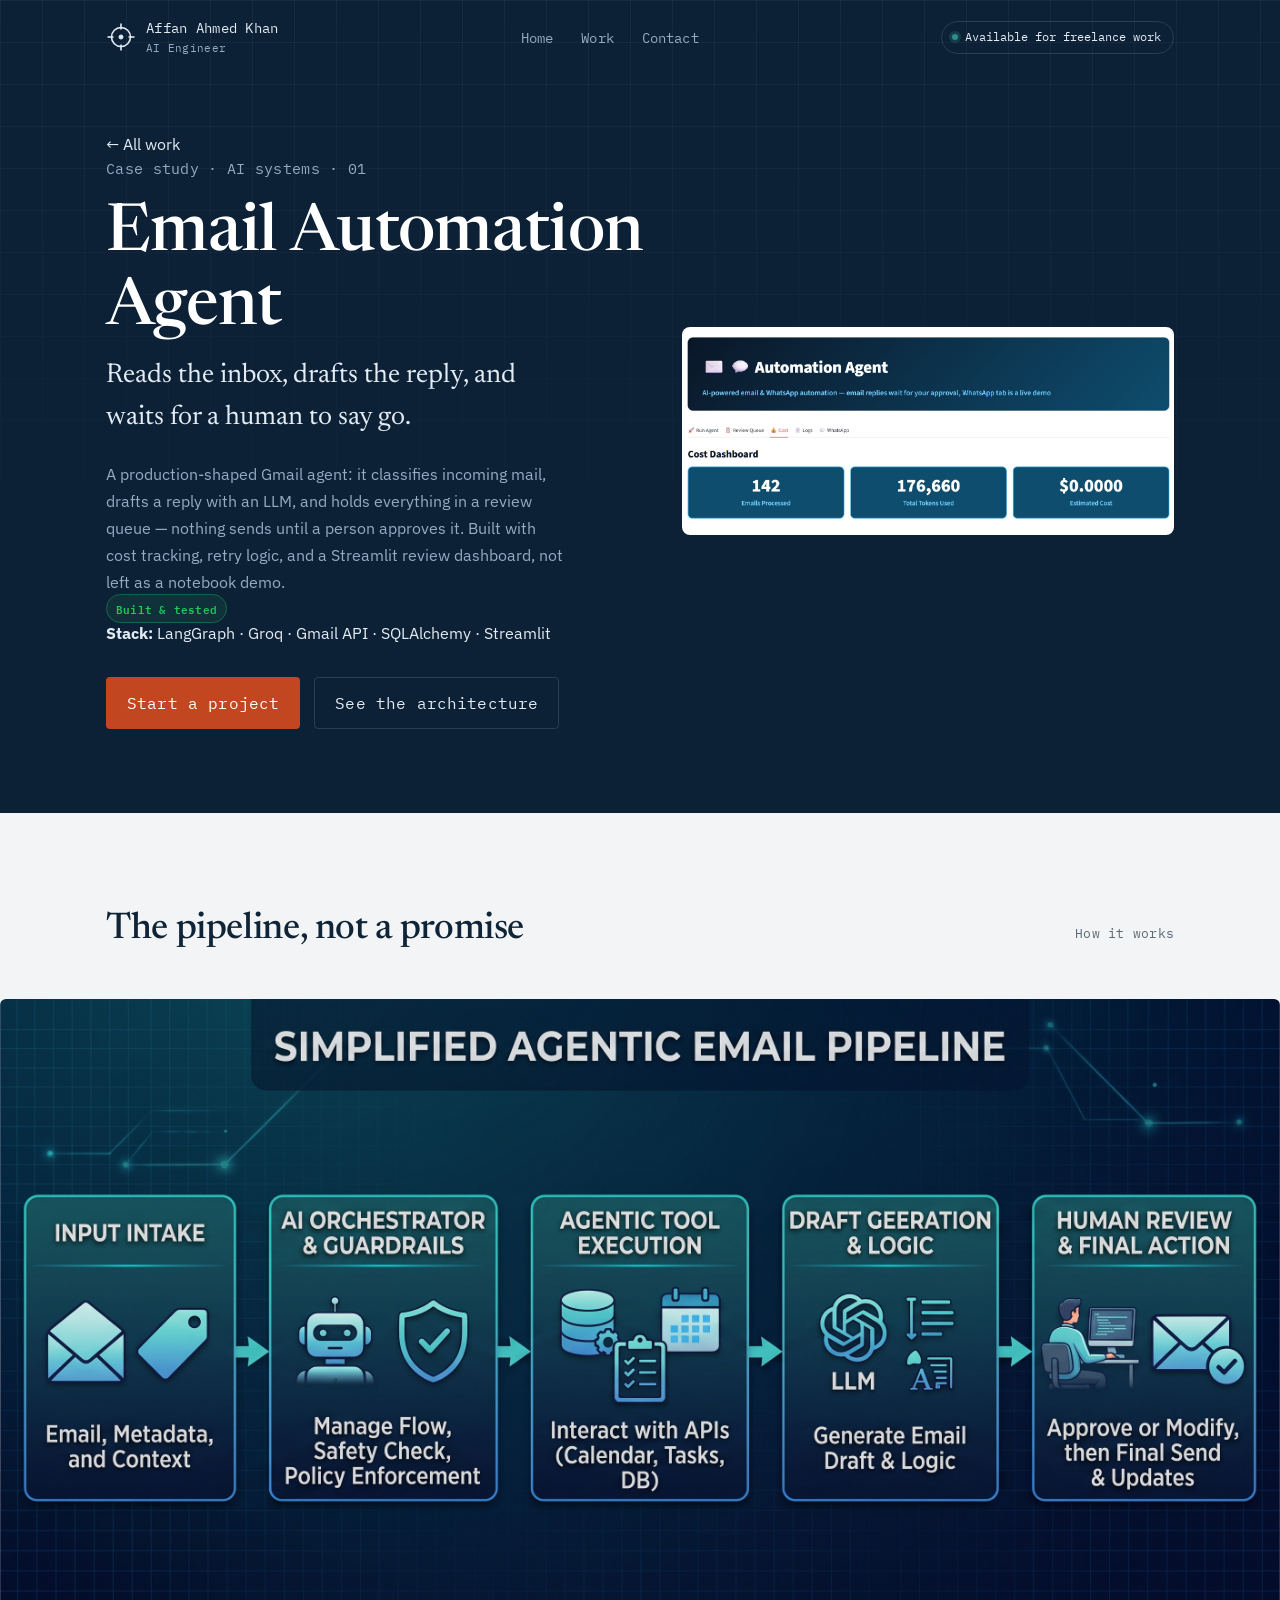
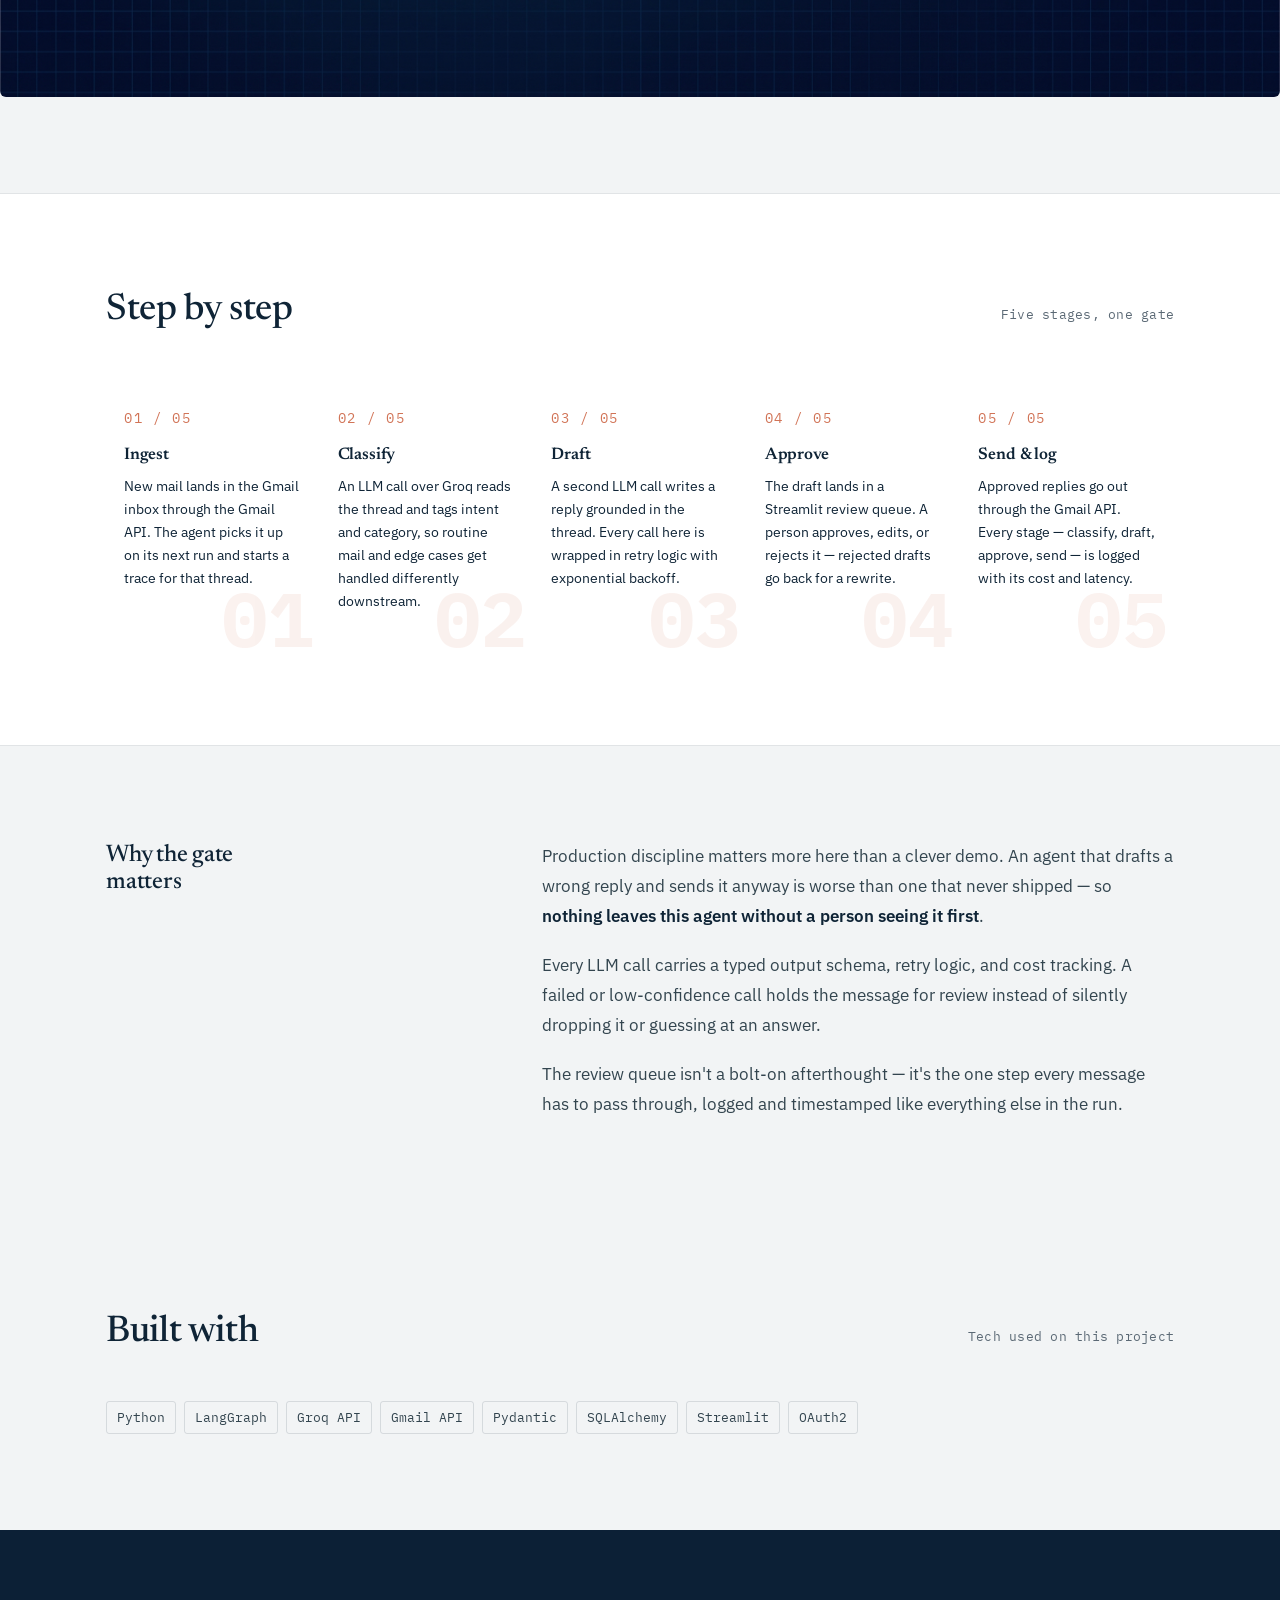
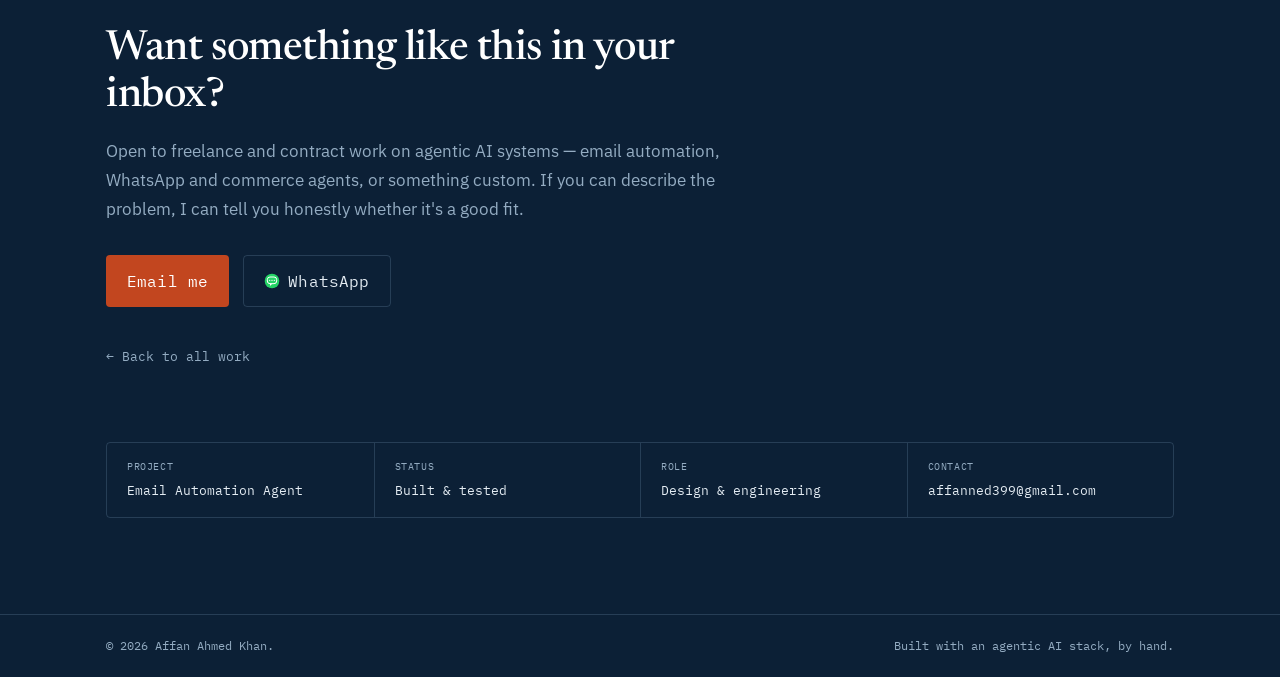
==== commit 1370e388: "Add files via upload" ====
--- a/case-study-email-agent.html
+++ b/case-study-email-agent.html
@@ -90,7 +90,7 @@
       
       </div>
             <div class="diagram-scroll">
-        <img src="piplin_prj.png" alt="Email agent pipeline" class="pipeline-img">
+        <img src="piplin_prj.jpg" alt="Email agent pipeline" class="pipeline-img">
       </div>
     </div>
   </section>
--- a/style.css
+++ b/style.css
@@ -257,6 +257,7 @@
 .hero__eyebrow {
   color: var(--blue-muted);
   margin-bottom: 18px;
+  font-size: 15px;
 }
 .hero__name {
   font-size: clamp(2.6rem, 5.4vw, 4.1rem);
@@ -290,7 +291,7 @@
   align-items: center;
   gap: 8px;
   font-family: var(--font-mono);
-  font-size: 13.5px;
+  font-size: 15.5px;
   letter-spacing: 0.01em;
   padding: 13px 20px;
   border-radius: var(--radius);
@@ -339,7 +340,7 @@
   left: 0;
   bottom: -30px;
   font-family: var(--font-mono);
-  font-size: 11.5px;
+  font-size: 15px;
   color: var(--blue-muted);
   letter-spacing: 0.02em;
 }
@@ -496,11 +497,11 @@
   border: 1px solid var(--paper-line);
   color: var(--muted);
 }
-.project__status--live { color: var(--mid); border-color: rgba(47,143,134,0.35); background: var(--mid-soft); }
-.project__tags {
-  display: flex;
-  flex-wrap: wrap;
-  gap: 6px;
+.project__status--live {
+  color: #22C55E;
+  background: rgba(34, 197, 94, 0.10);
+  border-color: rgba(34, 197, 94, 0.35);
+  font-weight: 600;
 }
 .project__tags span {
   font-family: var(--font-mono);
